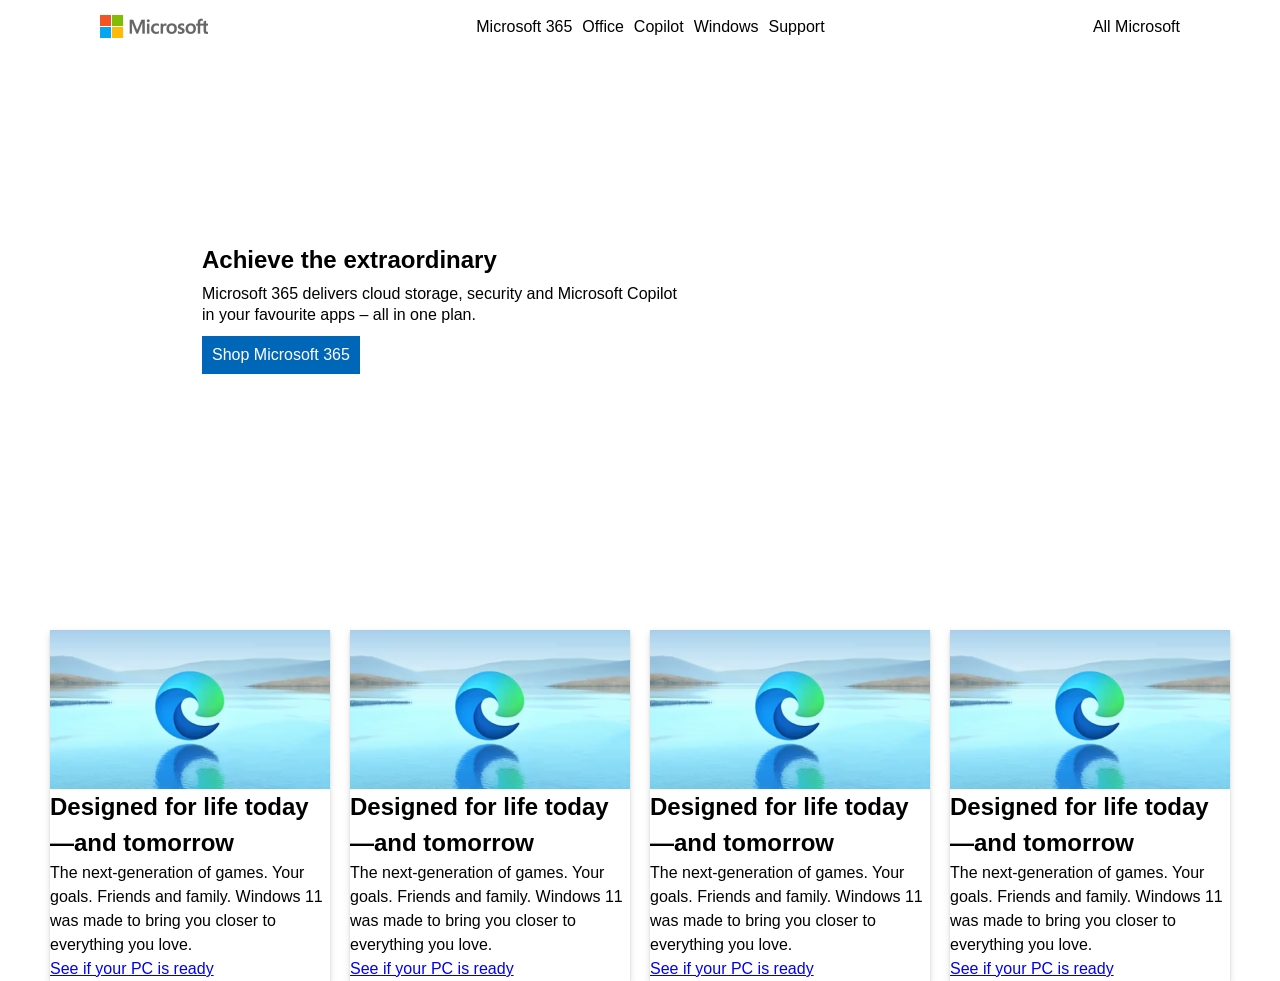
==== Lab2/Task 3/index.html @ 0662340a "Add files via upload" ====
<!doctype html>
<html lang="en">
<head>
    <meta charset="UTF-8">
    <meta name="viewport"
          content="width=device-width, user-scalable=no, initial-scale=1.0, maximum-scale=1.0, minimum-scale=1.0">
    <meta http-equiv="X-UA-Compatible" content="ie=edge">
    <title>Microsoft</title>
    <link rel="stylesheet" href="styles.css">
    <link rel="icon" href="icons/Microsoft_Logo_64px.png">
</head>
<body>
    <header class="header">
        <h1 class="visually-hidden">Microsoft</h1>
        <div class="top-header">
            <div class="microsoft-img-block">
                <img src="images/microsoft-logo.png" alt="" class="microsoft-img" width="216" height="46">
            </div>
            <nav class="navigation-panel">
                <ul class="navigation-list">
                    <li class="navigation-item">
                        <a href="#" class="navigation-link">
                            Microsoft 365
                        </a>
                    </li>
                    <li class="navigation-item">
                        <a href="#" class="navigation-link">
                            Office
                        </a>
                    </li>
                    <li class="navigation-item">
                        <a href="#" class="navigation-link">
                            Copilot
                        </a>
                    </li>
                    <li class="navigation-item">
                        <a href="#" class="navigation-link">
                            Windows
                        </a>
                    </li>
                    <li class="navigation-item">
                        <a href="#" class="navigation-link">
                            Support
                        </a>
                    </li>
                </ul>
            </nav>
            <div class="nav-left">
                <div class="all-microsoft-block">
                        <span class="all-microsoft-text">
                            <a href="" class="navigation-link">All Microsoft</a>
                        </span>
                </div>
            </div>
        </div>
        <div class="header-news">
            <div class="news-description">
                <h2 class="news-description-title">
                    Achieve the extraordinary
                </h2>
                <p class="news-description-text">
                    Microsoft 365 delivers cloud storage, security and Microsoft Copilot in your favourite apps – all in one plan.
                </p>
                <div class="news-description-link-block">
                    <a
                            href="https://www.microsoft.com/en/microsoft-365/buy/compare-all-microsoft-365-products?icid=mscom_marcom_H1a_Microsoft365AI" class="news-description-link">
                        Shop Microsoft 365
                    </a>
                </div>
            </div>
        </div>
    </header>
    <main class="main">
        <div class="news-cards">
            <div class="news-card">
                <div class="news-card-image-block">
                    <img src="images/first-card-image.avif" alt="something" class="news-card-image">
                </div>
                <div class="news-card-text-block">
                    <h2 class="news-card-title">
                        Designed for life today—and tomorrow
                    </h2>
                    <p class="news-card-description">
                        The next-generation of games. Your goals. Friends and family. Windows 11 was made to bring you closer to everything you love.
                    </p>
                    <div class="news-card-button">
                        <a href="https://www.microsoft.com/en-gb/windows/windows-11?icid=mscom_marcom_CPH1a_Win11PChlth#pchealthcheck" class="news-card-button-link">
                            See if your PC is ready
                        </a>
                    </div>
                </div>
            </div>
            <div class="news-card">
                <div class="news-card-image-block">
                    <img src="images/first-card-image.avif" alt="something" class="news-card-image">
                </div>
                <div class="news-card-text-block">
                    <h2 class="news-card-title">
                        Designed for life today—and tomorrow
                    </h2>
                    <p class="news-card-description">
                        The next-generation of games. Your goals. Friends and family. Windows 11 was made to bring you closer to everything you love.
                    </p>
                    <div class="news-card-button">
                        <a href="https://www.microsoft.com/en-gb/windows/windows-11?icid=mscom_marcom_CPH1a_Win11PChlth#pchealthcheck" class="news-card-button-link">
                            See if your PC is ready
                        </a>
                    </div>
                </div>
            </div>
            <div class="news-card">
                <div class="news-card-image-block">
                    <img src="images/first-card-image.avif" alt="something" class="news-card-image">
                </div>
                <div class="news-card-text-block">
                    <h2 class="news-card-title">
                        Designed for life today—and tomorrow
                    </h2>
                    <p class="news-card-description">
                        The next-generation of games. Your goals. Friends and family. Windows 11 was made to bring you closer to everything you love.
                    </p>
                    <div class="news-card-button">
                        <a href="https://www.microsoft.com/en-gb/windows/windows-11?icid=mscom_marcom_CPH1a_Win11PChlth#pchealthcheck" class="news-card-button-link">
                            See if your PC is ready
                        </a>
                    </div>
                </div>
            </div>
            <div class="news-card">
                <div class="news-card-image-block">
                    <img src="images/first-card-image.avif" alt="something" class="news-card-image">
                </div>
                <div class="news-card-text-block">
                    <h2 class="news-card-title">
                        Designed for life today—and tomorrow
                    </h2>
                    <p class="news-card-description">
                        The next-generation of games. Your goals. Friends and family. Windows 11 was made to bring you closer to everything you love.
                    </p>
                    <div class="news-card-button">
                        <a href="https://www.microsoft.com/en-gb/windows/windows-11?icid=mscom_marcom_CPH1a_Win11PChlth#pchealthcheck" class="news-card-button-link">
                            See if your PC is ready
                        </a>
                    </div>
                </div>
            </div>
        </div>
    </main>
</body>
</html>
---- Lab2/Task 3/styles.css ----
/**
  Нормализация блочной модели
 */
*,
::before,
::after {
    box-sizing: border-box;
}

/**
  Убираем внутренние отступы слева тегам списков,
  у которых есть атрибут class
 */
:where(ul, ol):where([class]) {
    padding-left: 0;
}

/**
  Убираем внешние отступы body и двум другим тегам,
  у которых есть атрибут class
 */
body,
:where(blockquote, figure):where([class]) {
    margin: 0;
}

/**
  Убираем внешние отступы вертикали нужным тегам,
  у которых есть атрибут class
 */
:where(
  h1,
  h2,
  h3,
  h4,
  h5,
  h6,
  p,
  ul,
  ol,
  dl
):where([class]) {
    margin-block: 0;
}

:where(dd[class]) {
    margin-left: 0;
}

:where(fieldset[class]) {
    margin-left: 0;
    padding: 0;
    border: none;

}

/**
  Убираем стандартный маркер маркированному списку,
  у которого есть атрибут class
 */
:where(ul[class]) {
    list-style: none;
}

:where(address[class]) {
    font-style: normal;
}

/**
  Обнуляем вертикальные внешние отступы параграфа,
  объявляем локальную переменную для внешнего отступа вниз,
  чтобы избежать взаимодействие с более сложным селектором
 */
p {
    --paragraphMarginBottom: 24px;

    margin-block: 0;
}

/**
  Внешний отступ вниз для параграфа без атрибута class,
  который расположен не последним среди своих соседних элементов
 */
p:where(:not([class]):not(:last-child)) {
    margin-bottom: var(--paragraphMarginBottom);
}


/**
  Упрощаем работу с изображениями
 */
img {
    display: block;
    max-width: 100%;
}

/**
  Наследуем свойства шрифт для полей ввода
 */
input,
textarea,
select,
button {
    font: inherit;
}

html {
    /**
      Пригодится в большинстве ситуаций
      (когда, например, нужно будет "прижать" футер к низу сайта)
     */
    height: 100%;
}

/**
  Плавный скролл
 */
html,
:has(:target) {
    scroll-behavior: smooth;
}

body {
    /**
      Пригодится в большинстве ситуаций
      (когда, например, нужно будет "прижать" футер к низу сайта)
     */
    min-height: 100%;
    /**
      Унифицированный интерлиньяж
     */
    line-height: 1.5;
}

/**
  Приводим к единому цвету svg-элементы
 */
svg *[fill] { fill: currentColor }
svg *[stroke] { stroke: currentColor }

/**
  Чиним баг задержки смены цвета при взаимодействии с svg-элементами
 */
svg * {
    transition-property: fill, stroke;
}

/**
  Удаляем все анимации и переходы для людей,
  которые предпочитают их не использовать
 */
@media (prefers-reduced-motion: reduce) {
    *,
    ::before,
    ::after {
        animation-duration: 0.01ms !important;
        animation-iteration-count: 1 !important;
        transition-duration: 0.01ms !important;
        scroll-behavior: auto !important;
    }
}

.visually-hidden {
    position: absolute;
    width: 1px;
    height: 1px;
    margin: -1px;
    border: 0;
    padding: 0;
    white-space: nowrap;
    clip-path: inset(100%);
    clip: rect(0 0 0 0);
    overflow: hidden;
}

body {
    font-family: "Segoe UI",SegoeUI,"Helvetica Neue",Helvetica,Arial,sans-serif;
    font-size: 1rem;
    font-weight: 400;
    line-height: 1.5;
    color: #000;
    background-color: #fff;
}

.top-header {
    display: flex;
    justify-content: space-between;
    padding: 15px 100px 20px;
}

.microsoft-img-block {
    width: 108px;
}

.microsoft-img {
    width: 100%;
    height: auto;
}

.microsoft-img:hover {
    cursor: pointer;
}

.navigation-list {
    display: flex;
    column-gap: 10px;
    flex-wrap: wrap;
}

.navigation-link {
    color: #000;
    text-decoration: none;
}

.navigation-link:hover {
    text-decoration: underline;
}

.header-news {
    background-image: url("https://cdn-dynmedia-1.microsoft.com/is/image/microsoftcorp/Highlight-M365-Icon-Bounce:VP2-859x540");
    background-size: cover;
    height: 501px;
    padding-top: 1px;
}

.header-news {
    display: flex;
    align-items: center;
}

.news-description {
    width: 500px;
    margin-left: 15%;
    line-height: 2;
    background-color: #fff;
    padding-inline: 10px;
    padding-bottom: 10px;
}

.news-description-text {
    line-height: 1.3;
}

.news-description-link-block {
    display: flex;
    align-items: center;
    margin-top: 10px;
}

.news-description-link {
    text-decoration: none;
    padding-block: 3px;
    padding-inline: 10px;
    background-color: #0067b8;
    color: #fff;

}

.main {
    margin-top: 70px;
    padding-inline: 50px;
}

.news-cards {
    display: flex;
    column-gap: 20px;
}

.news-card {
    box-shadow: 0 .1875rem .4375rem 0 rgba(0,0,0,.13),0 .0625rem .125rem 0 rgba(0,0,0,.11);
}

.news-card>h2 {
    font-size: 12px;
}
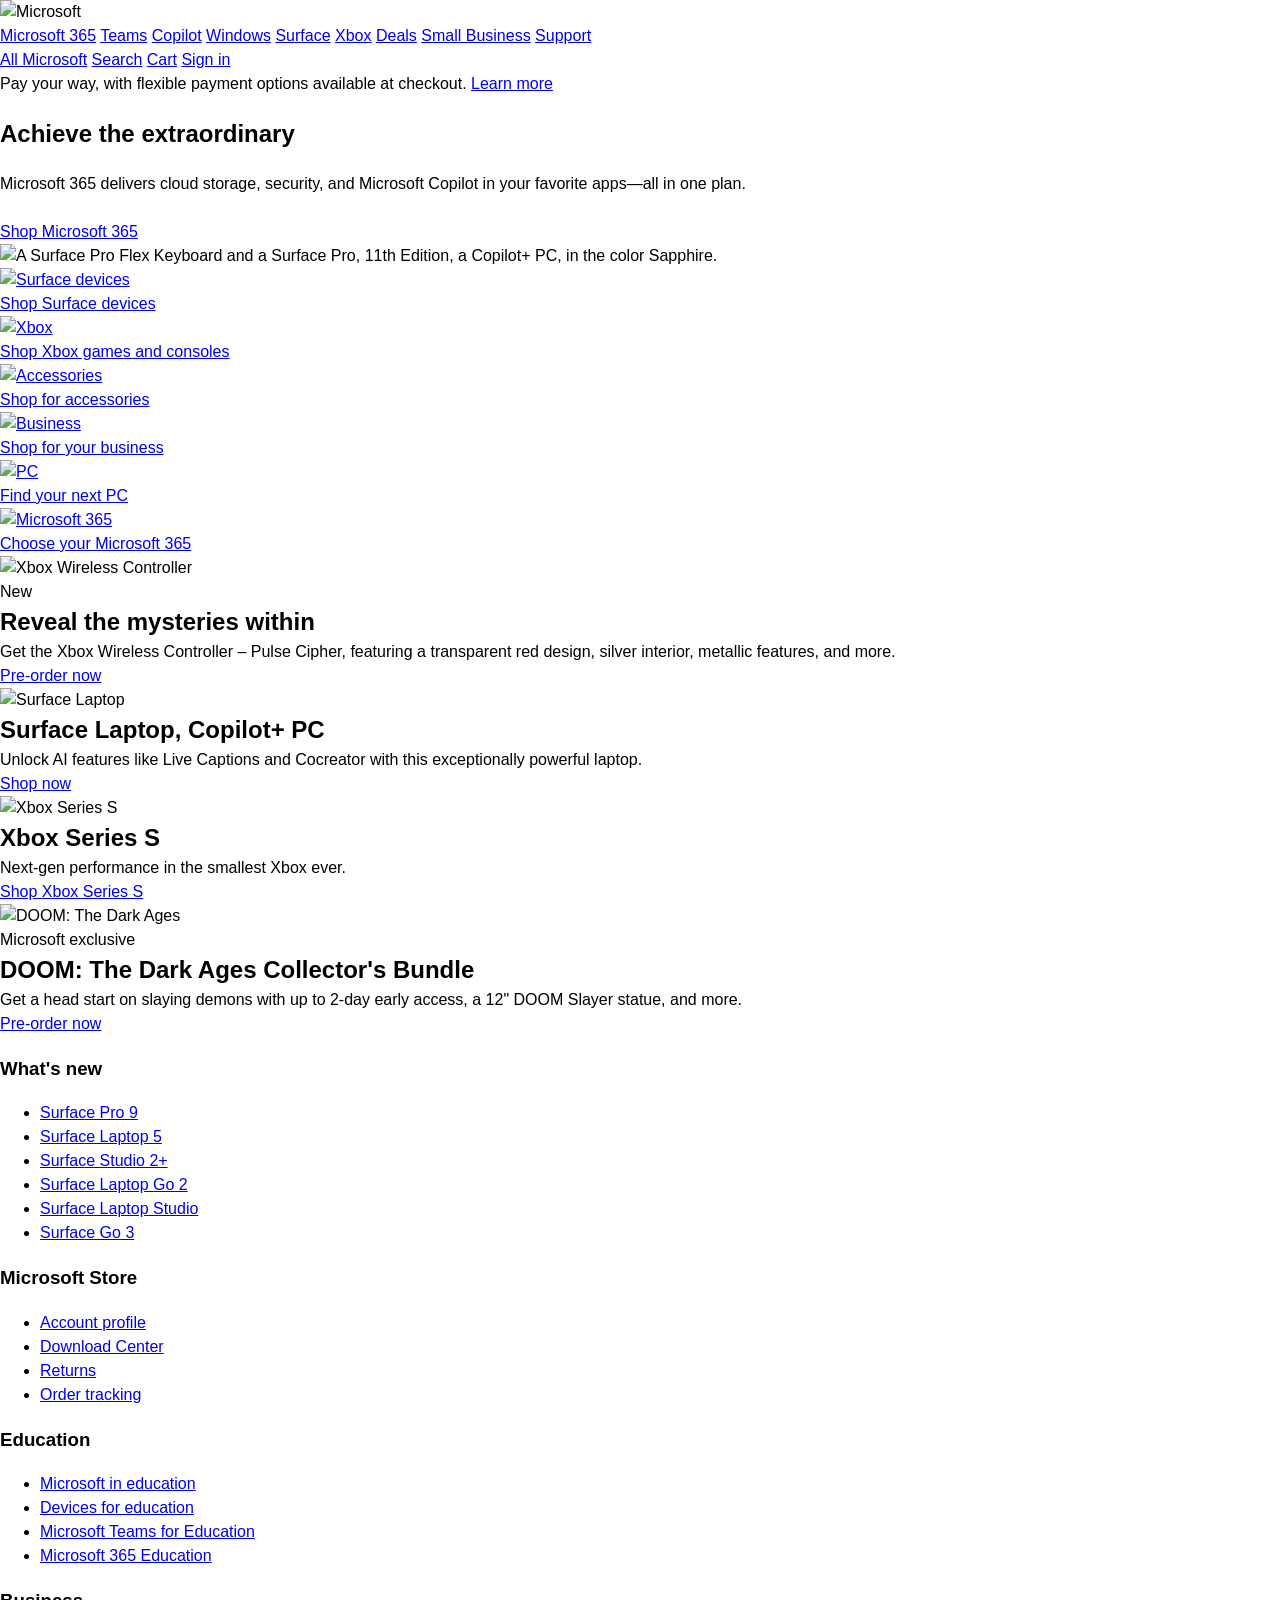
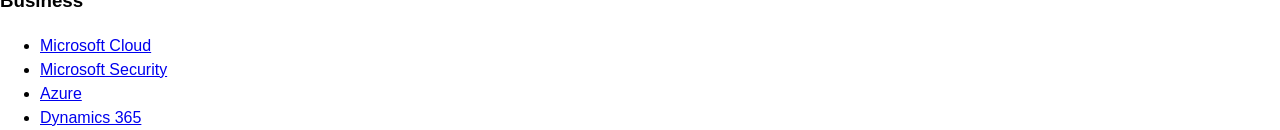
==== commit d59eefaa: "Update index.html" ====
--- a/Lab2/Task 3/index.html
+++ b/Lab2/Task 3/index.html
@@ -1,150 +1,332 @@
-<!doctype html>
+<!DOCTYPE html>
 <html lang="en">
-<head>
-    <meta charset="UTF-8">
-    <meta name="viewport"
-          content="width=device-width, user-scalable=no, initial-scale=1.0, maximum-scale=1.0, minimum-scale=1.0">
-    <meta http-equiv="X-UA-Compatible" content="ie=edge">
-    <title>Microsoft</title>
-    <link rel="stylesheet" href="styles.css">
-    <link rel="icon" href="icons/Microsoft_Logo_64px.png">
-</head>
-<body>
-    <header class="header">
-        <h1 class="visually-hidden">Microsoft</h1>
-        <div class="top-header">
-            <div class="microsoft-img-block">
-                <img src="images/microsoft-logo.png" alt="" class="microsoft-img" width="216" height="46">
-            </div>
-            <nav class="navigation-panel">
-                <ul class="navigation-list">
-                    <li class="navigation-item">
-                        <a href="#" class="navigation-link">
-                            Microsoft 365
-                        </a>
-                    </li>
-                    <li class="navigation-item">
-                        <a href="#" class="navigation-link">
-                            Office
-                        </a>
-                    </li>
-                    <li class="navigation-item">
-                        <a href="#" class="navigation-link">
-                            Copilot
-                        </a>
-                    </li>
-                    <li class="navigation-item">
-                        <a href="#" class="navigation-link">
-                            Windows
-                        </a>
-                    </li>
-                    <li class="navigation-item">
-                        <a href="#" class="navigation-link">
-                            Support
-                        </a>
-                    </li>
-                </ul>
-            </nav>
-            <div class="nav-left">
-                <div class="all-microsoft-block">
-                        <span class="all-microsoft-text">
-                            <a href="" class="navigation-link">All Microsoft</a>
-                        </span>
-                </div>
-            </div>
-        </div>
-        <div class="header-news">
-            <div class="news-description">
-                <h2 class="news-description-title">
-                    Achieve the extraordinary
-                </h2>
-                <p class="news-description-text">
-                    Microsoft 365 delivers cloud storage, security and Microsoft Copilot in your favourite apps – all in one plan.
-                </p>
-                <div class="news-description-link-block">
-                    <a
-                            href="https://www.microsoft.com/en/microsoft-365/buy/compare-all-microsoft-365-products?icid=mscom_marcom_H1a_Microsoft365AI" class="news-description-link">
-                        Shop Microsoft 365
-                    </a>
-                </div>
-            </div>
-        </div>
-    </header>
-    <main class="main">
-        <div class="news-cards">
-            <div class="news-card">
-                <div class="news-card-image-block">
-                    <img src="images/first-card-image.avif" alt="something" class="news-card-image">
-                </div>
-                <div class="news-card-text-block">
-                    <h2 class="news-card-title">
-                        Designed for life today—and tomorrow
-                    </h2>
-                    <p class="news-card-description">
-                        The next-generation of games. Your goals. Friends and family. Windows 11 was made to bring you closer to everything you love.
-                    </p>
-                    <div class="news-card-button">
-                        <a href="https://www.microsoft.com/en-gb/windows/windows-11?icid=mscom_marcom_CPH1a_Win11PChlth#pchealthcheck" class="news-card-button-link">
-                            See if your PC is ready
-                        </a>
-                    </div>
-                </div>
-            </div>
-            <div class="news-card">
-                <div class="news-card-image-block">
-                    <img src="images/first-card-image.avif" alt="something" class="news-card-image">
-                </div>
-                <div class="news-card-text-block">
-                    <h2 class="news-card-title">
-                        Designed for life today—and tomorrow
-                    </h2>
-                    <p class="news-card-description">
-                        The next-generation of games. Your goals. Friends and family. Windows 11 was made to bring you closer to everything you love.
-                    </p>
-                    <div class="news-card-button">
-                        <a href="https://www.microsoft.com/en-gb/windows/windows-11?icid=mscom_marcom_CPH1a_Win11PChlth#pchealthcheck" class="news-card-button-link">
-                            See if your PC is ready
-                        </a>
-                    </div>
-                </div>
-            </div>
-            <div class="news-card">
-                <div class="news-card-image-block">
-                    <img src="images/first-card-image.avif" alt="something" class="news-card-image">
-                </div>
-                <div class="news-card-text-block">
-                    <h2 class="news-card-title">
-                        Designed for life today—and tomorrow
-                    </h2>
-                    <p class="news-card-description">
-                        The next-generation of games. Your goals. Friends and family. Windows 11 was made to bring you closer to everything you love.
-                    </p>
-                    <div class="news-card-button">
-                        <a href="https://www.microsoft.com/en-gb/windows/windows-11?icid=mscom_marcom_CPH1a_Win11PChlth#pchealthcheck" class="news-card-button-link">
-                            See if your PC is ready
-                        </a>
-                    </div>
-                </div>
-            </div>
-            <div class="news-card">
-                <div class="news-card-image-block">
-                    <img src="images/first-card-image.avif" alt="something" class="news-card-image">
-                </div>
-                <div class="news-card-text-block">
-                    <h2 class="news-card-title">
-                        Designed for life today—and tomorrow
-                    </h2>
-                    <p class="news-card-description">
-                        The next-generation of games. Your goals. Friends and family. Windows 11 was made to bring you closer to everything you love.
-                    </p>
-                    <div class="news-card-button">
-                        <a href="https://www.microsoft.com/en-gb/windows/windows-11?icid=mscom_marcom_CPH1a_Win11PChlth#pchealthcheck" class="news-card-button-link">
-                            See if your PC is ready
-                        </a>
-                    </div>
-                </div>
-            </div>
-        </div>
-    </main>
-</body>
-</html>+  <head>
+    <meta charset="UTF-8" />
+    <meta
+      name="viewport"
+      content="width=device-width, initial-scale=1.0"
+    />
+    <link
+      rel="stylesheet"
+      href="styles.css"
+    />
+    <title>Microsoft - Official Home Page</title>
+  </head>
+  <body>
+    <nav class="nav-bar">
+      <div class="nav-left">
+        <img
+          src="https://img-prod-cms-rt-microsoft-com.akamaized.net/cms/api/am/imageFileData/RE1Mu3b?ver=5c31"
+          alt="Microsoft"
+          class="microsoft-logo"
+        />
+        <a
+          href="#"
+          class="nav-link"
+          >Microsoft 365</a
+        >
+        <a
+          href="#"
+          class="nav-link"
+          >Teams</a
+        >
+        <a
+          href="#"
+          class="nav-link"
+          >Copilot</a
+        >
+        <a
+          href="#"
+          class="nav-link"
+          >Windows</a
+        >
+        <a
+          href="#"
+          class="nav-link"
+          >Surface</a
+        >
+        <a
+          href="#"
+          class="nav-link"
+          >Xbox</a
+        >
+        <a
+          href="#"
+          class="nav-link"
+          >Deals</a
+        >
+        <a
+          href="#"
+          class="nav-link"
+          >Small Business</a
+        >
+        <a
+          href="#"
+          class="nav-link"
+          >Support</a
+        >
+      </div>
+      <div class="nav-right">
+        <a
+          href="#"
+          class="nav-link"
+          >All Microsoft</a
+        >
+        <a
+          href="#"
+          class="nav-link"
+          >Search</a
+        >
+        <a
+          href="#"
+          class="nav-link"
+          >Cart</a
+        >
+        <a
+          href="#"
+          class="nav-link"
+          >Sign in</a
+        >
+      </div>
+    </nav>
+
+    <div class="promo-banner">
+      Pay your way, with flexible payment options available at checkout.
+      <a href="#">Learn more</a>
+    </div>
+
+    <section class="hero">
+      <div class="hero-content">
+        <h1>Achieve the extraordinary</h1>
+        <p>
+          Microsoft 365 delivers cloud storage, security, and Microsoft Copilot
+          in your favorite apps—all in one plan.
+        </p>
+        <a href="#" class="hero-button">Shop Microsoft 365</a>
+      </div>
+      <picture>
+        <source
+          srcset="
+            https://cdn-dynmedia-1.microsoft.com/is/image/microsoftcorp/Highlight-Surface-Pro-AI-11Ed-Sapphire-MC001-3000x1682:VP5-1920x600
+          "
+          media="(min-width: 1400px)"
+        />
+        <source
+          srcset="
+            https://cdn-dynmedia-1.microsoft.com/is/image/microsoftcorp/Highlight-Surface-Pro-AI-11Ed-Sapphire-MC001-3000x1682:VP4-1399x600
+          "
+          media="(min-width: 1084px)"
+        />
+        <source
+          srcset="
+            https://cdn-dynmedia-1.microsoft.com/is/image/microsoftcorp/Highlight-Surface-Pro-AI-11Ed-Sapphire-MC001-3000x1682:VP3-1083x600
+          "
+          media="(min-width: 860px)"
+        />
+        <source
+          srcset="
+            https://cdn-dynmedia-1.microsoft.com/is/image/microsoftcorp/Highlight-Surface-Pro-AI-11Ed-Sapphire-MC001-3000x1682:VP2-859x540
+          "
+          media="(min-width: 540px)"
+        />
+        <img
+          src="https://cdn-dynmedia-1.microsoft.com/is/image/microsoftcorp/Highlight-Surface-Pro-AI-11Ed-Sapphire-MC001-3000x1682:VP2-859x540"
+          alt="A Surface Pro Flex Keyboard and a Surface Pro, 11th Edition, a Copilot+ PC, in the color Sapphire."
+          class="hero-image"
+        />
+      </picture>
+    </section>
+
+    <div class="quick-links">
+      <a
+        href="#"
+        class="quick-link"
+      >
+        <img
+          src="https://cdn-dynmedia-1.microsoft.com/is/content/microsoftcorp/Link-List-Icons-Surface-Devices?wid=40&hei=40"
+          alt="Surface devices"
+        />
+        Shop Surface devices
+      </a>
+      <a
+        href="#"
+        class="quick-link"
+      >
+        <img
+          src="https://cdn-dynmedia-1.microsoft.com/is/content/microsoftcorp/Link-List-Icons-Xbox-Games-Consoles?wid=40&hei=40"
+          alt="Xbox"
+        />
+        Shop Xbox games and consoles
+      </a>
+      <a
+        href="#"
+        class="quick-link"
+      >
+        <img
+          src="https://cdn-dynmedia-1.microsoft.com/is/content/microsoftcorp/Link-List-Icons-Accessories?wid=40&hei=40"
+          alt="Accessories"
+        />
+        Shop for accessories
+      </a>
+      <a
+        href="#"
+        class="quick-link"
+      >
+        <img
+          src="https://cdn-dynmedia-1.microsoft.com/is/content/microsoftcorp/Link-List-Icons-Business?wid=40&hei=40"
+          alt="Business"
+        />
+        Shop for your business
+      </a>
+      <a
+        href="#"
+        class="quick-link"
+      >
+        <img
+          src="https://cdn-dynmedia-1.microsoft.com/is/content/microsoftcorp/Link-List-Icon-PC?wid=40&hei=40"
+          alt="PC"
+        />
+        Find your next PC
+      </a>
+      <a
+        href="#"
+        class="quick-link"
+      >
+        <img
+          src="https://cdn-dynmedia-1.microsoft.com/is/content/microsoftcorp/Link-List-Icons-Microsoft-365?wid=40&hei=40"
+          alt="Microsoft 365"
+        />
+        Choose your Microsoft 365
+      </a>
+    </div>
+
+    <div class="cards-container">
+      <div class="card">
+        <img
+          src="https://cdn-dynmedia-1.microsoft.com/is/image/microsoftcorp/Content-Card-Xbox-Wireless-Controller-Pulse-Cipher?wid=297&hei=167&fit=crop"
+          alt="Xbox Wireless Controller"
+          class="card-image"
+        />
+        <div class="card-content">
+          <span class="badge">New</span>
+          <h2 class="card-title">Reveal the mysteries within</h2>
+          <p class="card-description">
+            Get the Xbox Wireless Controller – Pulse Cipher, featuring a
+            transparent red design, silver interior, metallic features, and
+            more.
+          </p>
+          <a
+            href="#"
+            class="card-button"
+            >Pre-order now</a
+          >
+        </div>
+      </div>
+
+      <div class="card">
+        <img
+          src="https://cdn-dynmedia-1.microsoft.com/is/image/microsoftcorp/Content-Card-Surface-Laptop-AI-7Ed-Sapphire-MC001?wid=297&hei=167&fit=crop"
+          alt="Surface Laptop"
+          class="card-image"
+        />
+        <div class="card-content">
+          <h2 class="card-title">Surface Laptop, Copilot+ PC</h2>
+          <p class="card-description">
+            Unlock AI features like Live Captions and Cocreator with this
+            exceptionally powerful laptop.
+          </p>
+          <a
+            href="#"
+            class="card-button"
+            >Shop now</a
+          >
+        </div>
+      </div>
+
+      <div class="card">
+        <img
+          src="https://cdn-dynmedia-1.microsoft.com/is/image/microsoftcorp/gldn-XSS-CP-Xbox-Series-S-Evergreen?wid=297&hei=167&fit=crop"
+          alt="Xbox Series S"
+          class="card-image"
+        />
+        <div class="card-content">
+          <h2 class="card-title">Xbox Series S</h2>
+          <p class="card-description">
+            Next-gen performance in the smallest Xbox ever.
+          </p>
+          <a
+            href="#"
+            class="card-button"
+            >Shop Xbox Series S</a
+          >
+        </div>
+      </div>
+
+      <div class="card">
+        <img
+          src="https://cdn-dynmedia-1.microsoft.com/is/image/microsoftcorp/Content-Card-DOOM-The-Dark-Ages-Retail-Safe?wid=297&hei=167&fit=crop"
+          alt="DOOM: The Dark Ages"
+          class="card-image"
+        />
+        <div class="card-content">
+          <span class="badge">Microsoft exclusive</span>
+          <h2 class="card-title">DOOM: The Dark Ages Collector's Bundle</h2>
+          <p class="card-description">
+            Get a head start on slaying demons with up to 2-day early access, a
+            12" DOOM Slayer statue, and more.
+          </p>
+          <a
+            href="#"
+            class="card-button"
+            >Pre-order now</a
+          >
+        </div>
+      </div>
+    </div>
+
+    <footer>
+      <div class="footer-content">
+        <div class="footer-links">
+          <div class="footer-column">
+            <h3>What's new</h3>
+            <ul>
+              <li><a href="#">Surface Pro 9</a></li>
+              <li><a href="#">Surface Laptop 5</a></li>
+              <li><a href="#">Surface Studio 2+</a></li>
+              <li><a href="#">Surface Laptop Go 2</a></li>
+              <li><a href="#">Surface Laptop Studio</a></li>
+              <li><a href="#">Surface Go 3</a></li>
+            </ul>
+          </div>
+          <div class="footer-column">
+            <h3>Microsoft Store</h3>
+            <ul>
+              <li><a href="#">Account profile</a></li>
+              <li><a href="#">Download Center</a></li>
+              <li><a href="#">Returns</a></li>
+              <li><a href="#">Order tracking</a></li>
+            </ul>
+          </div>
+          <div class="footer-column">
+            <h3>Education</h3>
+            <ul>
+              <li><a href="#">Microsoft in education</a></li>
+              <li><a href="#">Devices for education</a></li>
+              <li><a href="#">Microsoft Teams for Education</a></li>
+              <li><a href="#">Microsoft 365 Education</a></li>
+            </ul>
+          </div>
+          <div class="footer-column">
+            <h3>Business</h3>
+            <ul>
+              <li><a href="#">Microsoft Cloud</a></li>
+              <li><a href="#">Microsoft Security</a></li>
+              <li><a href="#">Azure</a></li>
+              <li><a href="#">Dynamics 365</a></li>
+            </ul>
+          </div>
+        </div>
+      </div>
+    </footer>
+  </body>
+</html>
